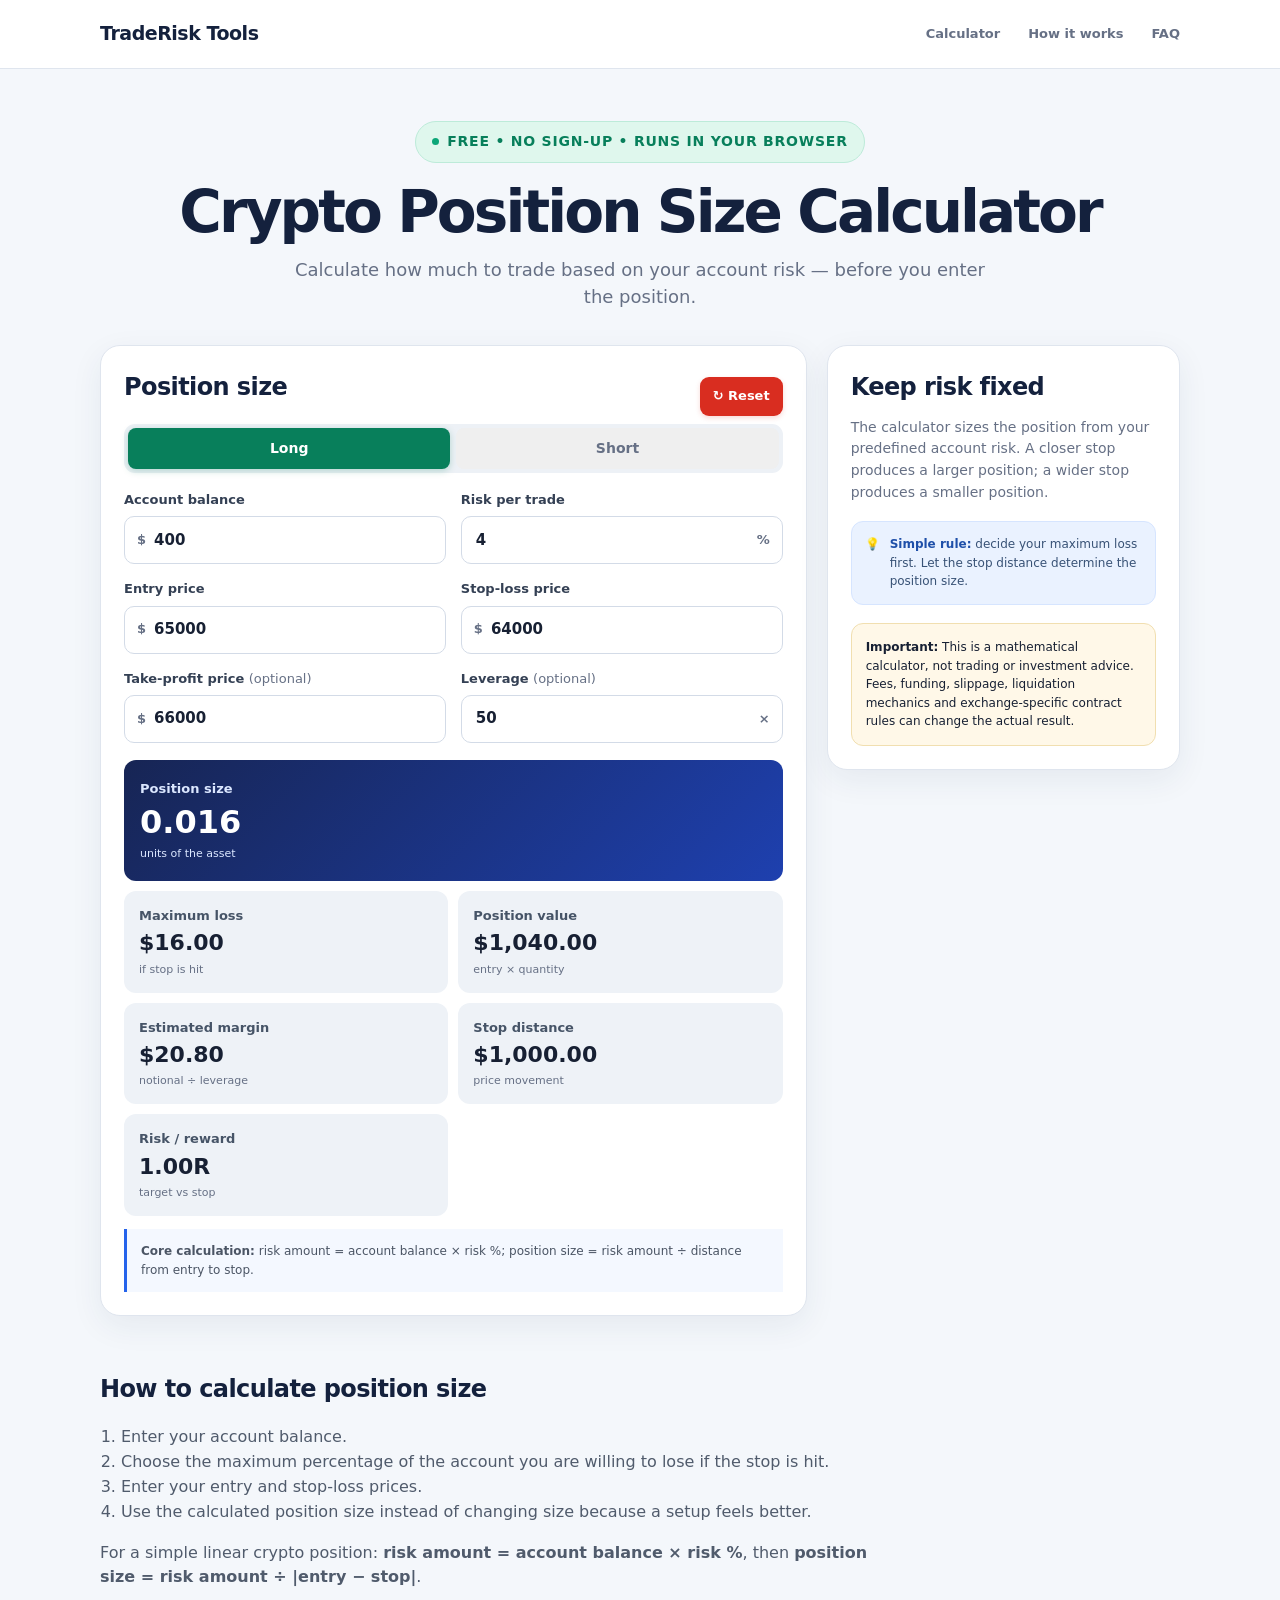
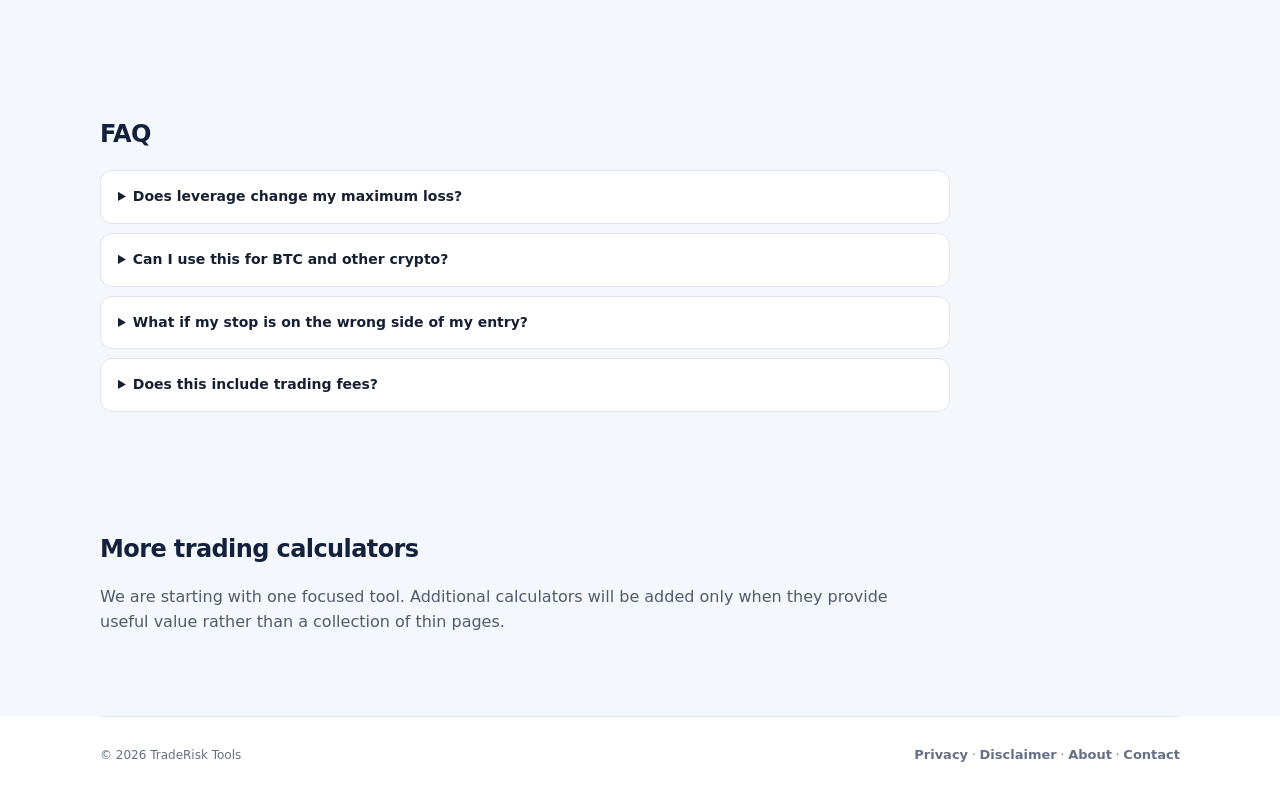
==== index.html @ 95c65748 "Add files via upload" ====
<!doctype html>
<html lang="en">
<head>
<meta charset="utf-8">
<meta name="viewport" content="width=device-width,initial-scale=1,viewport-fit=cover">
<meta name="theme-color" content="#2563eb">
<title>Crypto Position Size Calculator | TradeRisk Tools</title>
<meta name="description" content="Free crypto position size calculator. Calculate position size from account balance, risk percentage, entry price and stop loss.">
<style>
:root{--bg:#f4f7fb;--card:#fff;--text:#172033;--muted:#667085;--line:#dfe5ee;--blue:#2563eb;--blue2:#1d4ed8;--blue-soft:#eaf2ff;--green:#087f5b;--green2:#056b4c;--green-soft:#e7f7f1;--red:#c92a2a;--red2:#a61e1e;--red-soft:#fff0f0;--navy:#14213d;--warn:#fff8e8;--warn-line:#f1dfb0}
*{box-sizing:border-box}html{scroll-behavior:smooth}body{margin:0;background:var(--bg);color:var(--text);font-family:Inter,ui-sans-serif,system-ui,-apple-system,BlinkMacSystemFont,"Segoe UI",sans-serif;line-height:1.55}.wrap{width:min(1080px,calc(100% - 32px));margin:auto}
.topbar{background:#fff;border-bottom:1px solid var(--line);position:sticky;top:0;z-index:10}.nav{height:68px;display:flex;align-items:center}.brand{font-size:19px;font-weight:900;letter-spacing:-.025em;color:var(--navy);text-decoration:none}.nav nav{margin-left:auto;display:flex;gap:28px}.nav nav a,.footer a{color:var(--muted);text-decoration:none;font-size:13px;font-weight:600}.nav nav a:hover,.footer a:hover{color:var(--blue)}
.hero{padding:52px 0 34px;text-align:center}.badge{display:inline-flex;align-items:center;justify-content:center;background:#dff7ed;color:#087f5b;border:1px solid #bdebd9;border-radius:999px;padding:9px 16px;font-size:14px;font-weight:850;letter-spacing:.055em}.badge:before{content:"";width:7px;height:7px;background:#0ca678;border-radius:50%;margin-right:8px}
.hero h1{font-size:clamp(34px,4.8vw,58px);line-height:1.05;letter-spacing:-.05em;white-space:nowrap;margin:19px 0 13px;color:var(--navy)}.lead{font-size:18px;color:var(--muted);max-width:720px;margin:0 auto}
.layout{display:grid;grid-template-columns:minmax(0,2fr) minmax(275px,1fr);gap:20px;align-items:start}.card{background:var(--card);border:1px solid var(--line);border-radius:20px;box-shadow:0 10px 32px rgba(30,55,90,.07);padding:23px}.card-head{display:flex;align-items:center;justify-content:space-between}.card h2,.content h2{font-size:24px;letter-spacing:-.025em;margin:0 0 17px;color:var(--navy)}
.reset{border:0;background:#d92d20;color:#fff;border-radius:9px;padding:9px 13px;font:inherit;font-size:13px;font-weight:800;cursor:pointer;box-shadow:0 2px 5px rgba(217,45,32,.18);transition:.15s}.reset:hover{background:#b42318;transform:translateY(-1px)}.reset:active{transform:translateY(0);box-shadow:none}
.direction{display:grid;grid-template-columns:1fr 1fr;gap:6px;background:#edf1f6;padding:4px;border-radius:11px;margin-bottom:17px}.direction-btn{border:0;border-radius:8px;padding:10px;font:inherit;font-size:14px;font-weight:850;color:#667085;cursor:pointer;transition:.15s}.direction-btn.long.active{background:var(--green);color:#fff;box-shadow:0 2px 7px rgba(8,127,91,.25)}.direction-btn.long.active:hover{background:var(--green2)}.direction-btn.short.active{background:var(--red);color:#fff;box-shadow:0 2px 7px rgba(201,42,42,.22)}.direction-btn.short.active:hover{background:var(--red2)}
.fields{display:grid;grid-template-columns:1fr 1fr;gap:15px}label{font-size:13px;font-weight:800;color:#344054}.muted{font-weight:500;color:var(--muted)}.input-wrap{height:48px;display:flex;align-items:center;gap:6px;border:1px solid #d3dbe7;border-radius:10px;background:#fff;margin-top:6px;padding:0 12px;transition:.15s}.input-wrap:focus-within{border-color:#8db1f8;box-shadow:0 0 0 3px #eaf2ff}.input-wrap span{color:#667085;font-size:13px}.input-wrap input{border:0;outline:0;width:100%;min-width:0;background:transparent;color:#172033;font:inherit;font-size:15px;font-weight:600}
.error{margin-top:12px;padding:11px 13px;border:1px solid #f0caca;background:var(--red-soft);color:#9d3030;border-radius:10px;font-size:13px}
.results{display:grid;grid-template-columns:1fr 1fr;gap:10px;margin-top:17px}.result{background:#eef2f7;border-radius:12px;padding:15px;min-width:0}.result span{display:block;color:#465467;font-size:13px;font-weight:750}.result small{display:block;color:#667085;font-size:11px}.result strong{display:block;font-size:22px;line-height:1.2;margin:4px 0;color:#172033}.result.primary{grid-column:1/-1;background:linear-gradient(135deg,#172554,#1e40af);color:#fff;padding:19px 16px}.result.primary span,.result.primary small{color:#dbe7ff}.result.primary strong{font-size:32px;color:#fff}.formula{margin-top:13px;padding:13px 14px;border-left:3px solid var(--blue);background:#f4f8ff;font-size:12px;color:#4b5565}
.side h2{margin-bottom:10px}.side p{color:var(--muted);font-size:14px;margin-top:0}.tip{display:flex;gap:10px;align-items:flex-start;background:var(--blue-soft);border:1px solid #d6e5ff;border-radius:12px;padding:13px;margin:18px 0;font-size:12px;color:#385276}.tip strong{color:#1e4fa9}.warning{padding:14px;border:1px solid var(--warn-line);background:var(--warn);border-radius:12px;font-size:12px}
.content{padding:55px 0}.content p,.content li{color:#505b6c;max-width:800px}.content ol{padding-left:21px}.content details{max-width:850px;background:#fff;border:1px solid var(--line);border-radius:12px;padding:15px 17px;margin:9px 0}.content summary{cursor:pointer;font-weight:750;font-size:14px}.content details p{margin:10px 0 0;font-size:14px}.footer{border-top:1px solid var(--line);min-height:78px;display:flex;align-items:center;justify-content:space-between;color:var(--muted);font-size:12px}footer{background:#fff;margin-top:10px}
.toast{position:fixed;right:18px;bottom:18px;background:#172033;color:#fff;border-radius:10px;padding:11px 14px;font-size:13px;font-weight:700;box-shadow:0 8px 25px rgba(0,0,0,.18);opacity:0;transform:translateY(10px);pointer-events:none;transition:.2s}.toast.show{opacity:1;transform:translateY(0)}
@media(max-width:900px){.hero h1{font-size:43px}.layout{grid-template-columns:1fr}.side{order:2}}
@media(max-width:760px){.wrap{width:min(100% - 24px,570px)}.nav{height:58px}.brand{font-size:18px}.nav nav{gap:14px}.nav nav a{font-size:12px}.hero{padding:37px 0 25px}.badge{font-size:12px;padding:8px 12px}.hero h1{font-size:31px;letter-spacing:-.045em}.lead{font-size:16px;line-height:1.42}.card{padding:16px;border-radius:16px}.fields{grid-template-columns:1fr;gap:12px}.input-wrap{height:49px}.results{gap:7px}.result{padding:13px}.result span{font-size:12px}.result strong{font-size:20px}.result.primary{padding:17px 14px}.result.primary strong{font-size:28px}.content{padding:38px 0}.content h2{font-size:22px}.footer{padding:17px 0;min-height:0;display:block}.footer span{display:block;margin:5px 0}}
@media(max-width:390px){.wrap{width:calc(100% - 20px)}.nav nav a:nth-child(2){display:none}.hero h1{font-size:27px}.badge{font-size:10.5px}.card{padding:14px}.result strong{font-size:18px}}
</style>
</head>
<body>
<header class="topbar"><div class="wrap nav"><a class="brand" href="index.html">TradeRisk Tools</a><nav><a href="#calculator">Calculator</a><a href="#how">How it works</a><a href="#faq">FAQ</a></nav></div></header>
<main>
<section class="hero wrap"><div class="badge">FREE • NO SIGN-UP • RUNS IN YOUR BROWSER</div><h1>Crypto Position Size Calculator</h1><p class="lead">Calculate how much to trade based on your account risk — before you enter the position.</p></section>
<section id="calculator" class="wrap layout">
<div class="card">
<div class="card-head"><h2>Position size</h2><button id="reset" class="reset" type="button">↻ Reset</button></div>
<div class="direction"><button id="longBtn" class="direction-btn long active" type="button">Long</button><button id="shortBtn" class="direction-btn short" type="button">Short</button></div>
<div class="fields">
<label>Account balance<div class="input-wrap"><span>$</span><input id="balance" type="number" min="0" step="any" value="400" inputmode="decimal"></div></label>
<label>Risk per trade<div class="input-wrap"><input id="riskPct" type="number" min="0" step="any" value="4" inputmode="decimal"><span>%</span></div></label>
<label>Entry price<div class="input-wrap"><span>$</span><input id="entry" type="number" min="0" step="any" value="65000" inputmode="decimal"></div></label>
<label>Stop-loss price<div class="input-wrap"><span>$</span><input id="stop" type="number" min="0" step="any" value="64000" inputmode="decimal"></div></label>
<label>Take-profit price <span class="muted">(optional)</span><div class="input-wrap"><span>$</span><input id="target" type="number" min="0" step="any" value="66000" inputmode="decimal"></div></label>
<label>Leverage <span class="muted">(optional)</span><div class="input-wrap"><input id="leverage" type="number" min="1" step="any" value="50" inputmode="decimal"><span>×</span></div></label>
</div>
<div id="error" class="error" role="alert" hidden></div>
<div class="results">
<div class="result primary"><span>Position size</span><strong id="qty">—</strong><small>units of the asset</small></div>
<div class="result"><span>Maximum loss</span><strong id="riskAmt">—</strong><small>if stop is hit</small></div>
<div class="result"><span>Position value</span><strong id="notional">—</strong><small>entry × quantity</small></div>
<div class="result"><span>Estimated margin</span><strong id="margin">—</strong><small>notional ÷ leverage</small></div>
<div class="result"><span>Stop distance</span><strong id="distance">—</strong><small>price movement</small></div>
<div class="result"><span>Risk / reward</span><strong id="rr">—</strong><small>target vs stop</small></div>
</div>
<div class="formula"><strong>Core calculation:</strong> risk amount = account balance × risk %; position size = risk amount ÷ distance from entry to stop.</div>
</div>
<aside class="card side"><h2>Keep risk fixed</h2><p>The calculator sizes the position from your predefined account risk. A closer stop produces a larger position; a wider stop produces a smaller position.</p><div class="tip"><span>💡</span><div><strong>Simple rule:</strong> decide your maximum loss first. Let the stop distance determine the position size.</div></div><div class="warning"><strong>Important:</strong> This is a mathematical calculator, not trading or investment advice. Fees, funding, slippage, liquidation mechanics and exchange-specific contract rules can change the actual result.</div></aside>
</section>
<section id="how" class="wrap content"><h2>How to calculate position size</h2><ol><li>Enter your account balance.</li><li>Choose the maximum percentage of the account you are willing to lose if the stop is hit.</li><li>Enter your entry and stop-loss prices.</li><li>Use the calculated position size instead of changing size because a setup feels better.</li></ol><p>For a simple linear crypto position: <strong>risk amount = account balance × risk %</strong>, then <strong>position size = risk amount ÷ |entry − stop|</strong>.</p></section>
<section id="faq" class="wrap content"><h2>FAQ</h2><details><summary>Does leverage change my maximum loss?</summary><p>Not by itself. If the position is sized so the stop represents your chosen risk, leverage mainly changes the margin required. Real exchange mechanics can introduce liquidation, fees, funding and slippage.</p></details><details><summary>Can I use this for BTC and other crypto?</summary><p>Yes for simple linear price-based sizing where one unit of the asset gains or loses approximately the same amount as its price movement. Exchange-specific contract sizes may require a different calculation.</p></details><details><summary>What if my stop is on the wrong side of my entry?</summary><p>The calculator uses the absolute distance between entry and stop. For a long trade, the stop is normally below entry; for a short trade, it is normally above entry.</p></details><details><summary>Does this include trading fees?</summary><p>No. Fees, funding, spread and slippage are not included in the basic result.</p></details></section>
<section class="wrap content"><h2>More trading calculators</h2><p>We are starting with one focused tool. Additional calculators will be added only when they provide useful value rather than a collection of thin pages.</p></section>
</main>
<footer><div class="wrap footer"><span>© 2026 TradeRisk Tools</span><span><a href="privacy.html">Privacy</a> · <a href="disclaimer.html">Disclaimer</a> · <a href="about.html">About</a> · <a href="contact.html">Contact</a></span></div></footer>
<div id="toast" class="toast">Calculator reset.</div>
<script>
const $=id=>document.getElementById(id),money=n=>Number.isFinite(n)?"$"+n.toLocaleString(undefined,{minimumFractionDigits:2,maximumFractionDigits:2}):"—",num=n=>Number.isFinite(n)?n.toLocaleString(undefined,{maximumFractionDigits:8}):"—";let direction="long";
function setDirection(v){direction=v;$("longBtn").classList.toggle("active",v==="long");$("shortBtn").classList.toggle("active",v==="short");calculate()}
function calculate(){const b=parseFloat($("balance").value),r=parseFloat($("riskPct").value),e=parseFloat($("entry").value),s=parseFloat($("stop").value),t=parseFloat($("target").value),l=parseFloat($("leverage").value),err=$("error");err.hidden=true;err.textContent="";if(![b,r,e,s].every(Number.isFinite)||b<=0||r<=0||e<=0||s<=0){err.textContent="Enter positive values for balance, risk, entry and stop-loss.";err.hidden=false;return}if(r>=100){err.textContent="Risk per trade must be below 100%.";err.hidden=false;return}if(e===s){err.textContent="Entry and stop-loss cannot be the same price.";err.hidden=false;return}if(direction==="long"&&s>=e){err.textContent="For a long trade, stop-loss should normally be below entry.";err.hidden=false;return}if(direction==="short"&&s<=e){err.textContent="For a short trade, stop-loss should normally be above entry.";err.hidden=false;return}const risk=b*r/100,d=Math.abs(e-s),q=risk/d,n=q*e,m=Number.isFinite(l)&&l>0?n/l:NaN,rr=Number.isFinite(t)&&t>0&&t!==e?Math.abs(t-e)/d:NaN;$("qty").textContent=num(q);$("riskAmt").textContent=money(risk);$("notional").textContent=money(n);$("margin").textContent=money(m);$("distance").textContent=money(d);$("rr").textContent=Number.isFinite(rr)?rr.toFixed(2)+"R":"—"}
["balance","riskPct","entry","stop","target","leverage"].forEach(id=>$(id).addEventListener("input",calculate));$("longBtn").onclick=()=>setDirection("long");$("shortBtn").onclick=()=>setDirection("short");
$("reset").onclick=()=>{if(!confirm("Are you sure you want to reset the calculator?"))return;$("balance").value=400;$("riskPct").value=4;$("entry").value=65000;$("stop").value=64000;$("target").value=66000;$("leverage").value=50;setDirection("long");$("toast").classList.add("show");setTimeout(()=>$("toast").classList.remove("show"),1600)};calculate();
</script>
</body></html>
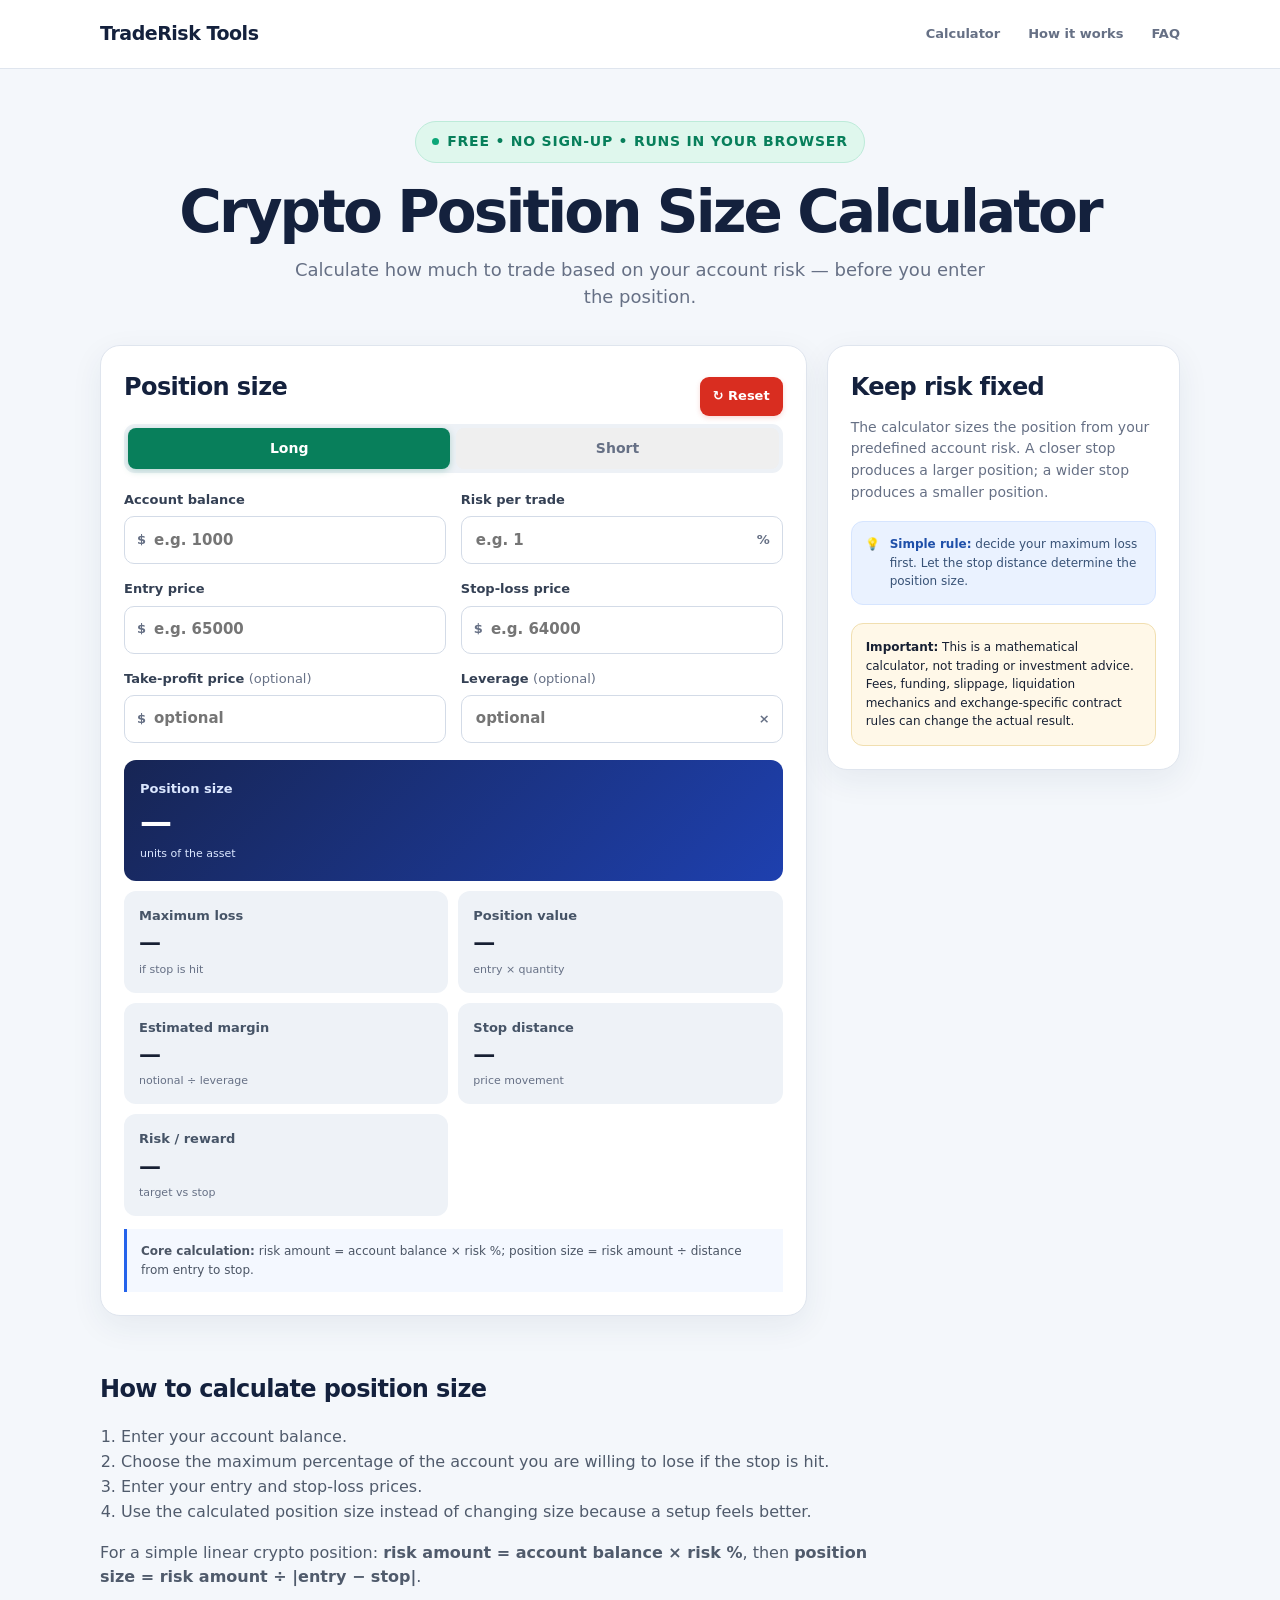
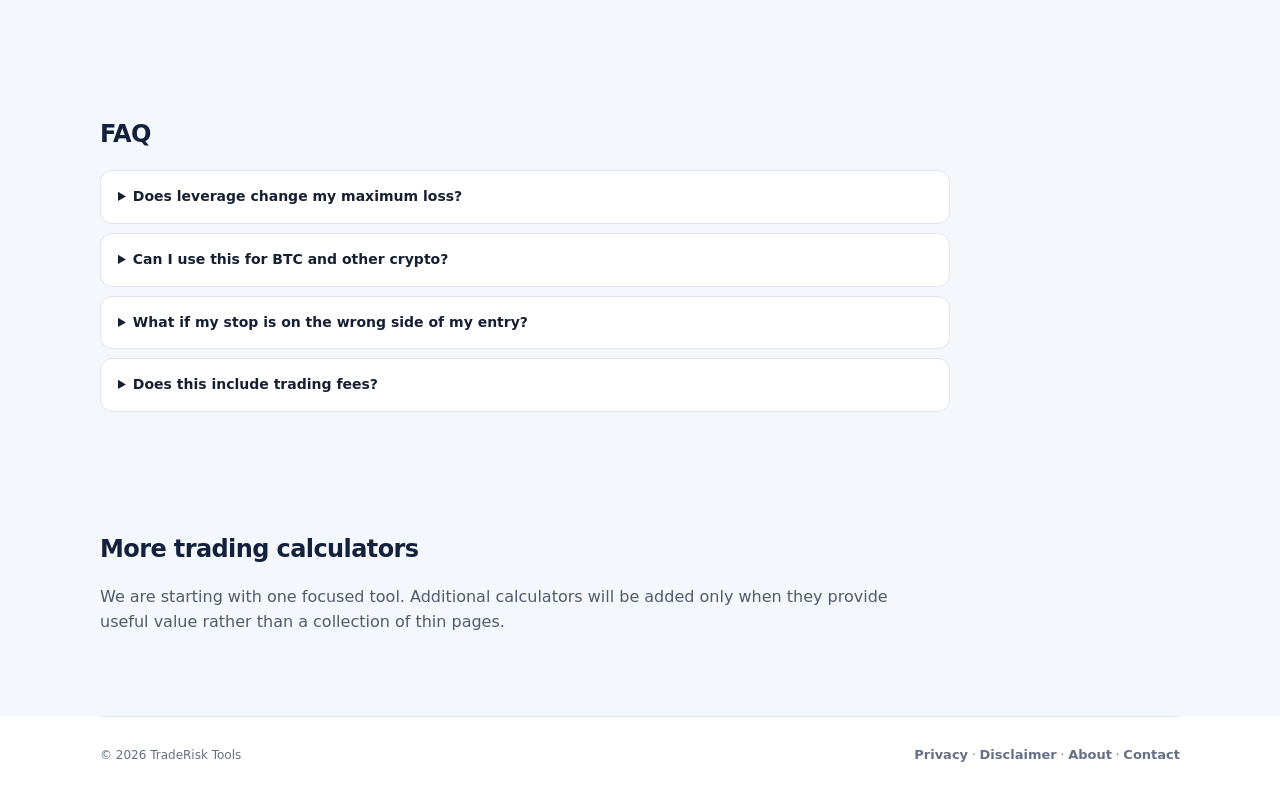
==== commit b3ea17c8: "Add files via upload" ====
--- a/index.html
+++ b/index.html
@@ -13,16 +13,16 @@
 .hero{padding:52px 0 34px;text-align:center}.badge{display:inline-flex;align-items:center;justify-content:center;background:#dff7ed;color:#087f5b;border:1px solid #bdebd9;border-radius:999px;padding:9px 16px;font-size:14px;font-weight:850;letter-spacing:.055em}.badge:before{content:"";width:7px;height:7px;background:#0ca678;border-radius:50%;margin-right:8px}
 .hero h1{font-size:clamp(34px,4.8vw,58px);line-height:1.05;letter-spacing:-.05em;white-space:nowrap;margin:19px 0 13px;color:var(--navy)}.lead{font-size:18px;color:var(--muted);max-width:720px;margin:0 auto}
 .layout{display:grid;grid-template-columns:minmax(0,2fr) minmax(275px,1fr);gap:20px;align-items:start}.card{background:var(--card);border:1px solid var(--line);border-radius:20px;box-shadow:0 10px 32px rgba(30,55,90,.07);padding:23px}.card-head{display:flex;align-items:center;justify-content:space-between}.card h2,.content h2{font-size:24px;letter-spacing:-.025em;margin:0 0 17px;color:var(--navy)}
-.reset{border:0;background:#d92d20;color:#fff;border-radius:9px;padding:9px 13px;font:inherit;font-size:13px;font-weight:800;cursor:pointer;box-shadow:0 2px 5px rgba(217,45,32,.18);transition:.15s}.reset:hover{background:#b42318;transform:translateY(-1px)}.reset:active{transform:translateY(0);box-shadow:none}
+.reset{border:0;background:#d92d20;color:#fff;border-radius:9px;padding:9px 13px;font:inherit;font-size:13px;font-weight:800;cursor:pointer;box-shadow:0 2px 5px rgba(217,45,32,.18);transition:.15s}.reset:hover{background:#b42318;transform:translateY(-1px)}.reset:active{transform:translateY(0);box-shadow:none}.reset-row{display:flex;align-items:center;gap:9px}.reset-status{font-size:12px;font-weight:750;color:#087f5b;background:#e7f7f1;border:1px solid #bdebd9;border-radius:8px;padding:6px 9px;opacity:0;transform:translateX(4px);transition:.18s}.reset-status.show{opacity:1;transform:translateX(0)}
 .direction{display:grid;grid-template-columns:1fr 1fr;gap:6px;background:#edf1f6;padding:4px;border-radius:11px;margin-bottom:17px}.direction-btn{border:0;border-radius:8px;padding:10px;font:inherit;font-size:14px;font-weight:850;color:#667085;cursor:pointer;transition:.15s}.direction-btn.long.active{background:var(--green);color:#fff;box-shadow:0 2px 7px rgba(8,127,91,.25)}.direction-btn.long.active:hover{background:var(--green2)}.direction-btn.short.active{background:var(--red);color:#fff;box-shadow:0 2px 7px rgba(201,42,42,.22)}.direction-btn.short.active:hover{background:var(--red2)}
 .fields{display:grid;grid-template-columns:1fr 1fr;gap:15px}label{font-size:13px;font-weight:800;color:#344054}.muted{font-weight:500;color:var(--muted)}.input-wrap{height:48px;display:flex;align-items:center;gap:6px;border:1px solid #d3dbe7;border-radius:10px;background:#fff;margin-top:6px;padding:0 12px;transition:.15s}.input-wrap:focus-within{border-color:#8db1f8;box-shadow:0 0 0 3px #eaf2ff}.input-wrap span{color:#667085;font-size:13px}.input-wrap input{border:0;outline:0;width:100%;min-width:0;background:transparent;color:#172033;font:inherit;font-size:15px;font-weight:600}
 .error{margin-top:12px;padding:11px 13px;border:1px solid #f0caca;background:var(--red-soft);color:#9d3030;border-radius:10px;font-size:13px}
 .results{display:grid;grid-template-columns:1fr 1fr;gap:10px;margin-top:17px}.result{background:#eef2f7;border-radius:12px;padding:15px;min-width:0}.result span{display:block;color:#465467;font-size:13px;font-weight:750}.result small{display:block;color:#667085;font-size:11px}.result strong{display:block;font-size:22px;line-height:1.2;margin:4px 0;color:#172033}.result.primary{grid-column:1/-1;background:linear-gradient(135deg,#172554,#1e40af);color:#fff;padding:19px 16px}.result.primary span,.result.primary small{color:#dbe7ff}.result.primary strong{font-size:32px;color:#fff}.formula{margin-top:13px;padding:13px 14px;border-left:3px solid var(--blue);background:#f4f8ff;font-size:12px;color:#4b5565}
 .side h2{margin-bottom:10px}.side p{color:var(--muted);font-size:14px;margin-top:0}.tip{display:flex;gap:10px;align-items:flex-start;background:var(--blue-soft);border:1px solid #d6e5ff;border-radius:12px;padding:13px;margin:18px 0;font-size:12px;color:#385276}.tip strong{color:#1e4fa9}.warning{padding:14px;border:1px solid var(--warn-line);background:var(--warn);border-radius:12px;font-size:12px}
 .content{padding:55px 0}.content p,.content li{color:#505b6c;max-width:800px}.content ol{padding-left:21px}.content details{max-width:850px;background:#fff;border:1px solid var(--line);border-radius:12px;padding:15px 17px;margin:9px 0}.content summary{cursor:pointer;font-weight:750;font-size:14px}.content details p{margin:10px 0 0;font-size:14px}.footer{border-top:1px solid var(--line);min-height:78px;display:flex;align-items:center;justify-content:space-between;color:var(--muted);font-size:12px}footer{background:#fff;margin-top:10px}
-.toast{position:fixed;right:18px;bottom:18px;background:#172033;color:#fff;border-radius:10px;padding:11px 14px;font-size:13px;font-weight:700;box-shadow:0 8px 25px rgba(0,0,0,.18);opacity:0;transform:translateY(10px);pointer-events:none;transition:.2s}.toast.show{opacity:1;transform:translateY(0)}
+
 @media(max-width:900px){.hero h1{font-size:43px}.layout{grid-template-columns:1fr}.side{order:2}}
-@media(max-width:760px){.wrap{width:min(100% - 24px,570px)}.nav{height:58px}.brand{font-size:18px}.nav nav{gap:14px}.nav nav a{font-size:12px}.hero{padding:37px 0 25px}.badge{font-size:12px;padding:8px 12px}.hero h1{font-size:31px;letter-spacing:-.045em}.lead{font-size:16px;line-height:1.42}.card{padding:16px;border-radius:16px}.fields{grid-template-columns:1fr;gap:12px}.input-wrap{height:49px}.results{gap:7px}.result{padding:13px}.result span{font-size:12px}.result strong{font-size:20px}.result.primary{padding:17px 14px}.result.primary strong{font-size:28px}.content{padding:38px 0}.content h2{font-size:22px}.footer{padding:17px 0;min-height:0;display:block}.footer span{display:block;margin:5px 0}}
+@media(max-width:760px){.wrap{width:min(100% - 24px,570px)}.nav{height:58px}.brand{font-size:18px}.nav nav{gap:14px}.nav nav a{font-size:12px}.hero{padding:37px 0 25px}.badge{font-size:12px;padding:8px 12px}.hero h1{font-size:31px;letter-spacing:-.045em}.lead{font-size:16px;line-height:1.42}.card{padding:16px;border-radius:16px}.fields{grid-template-columns:1fr;gap:12px}.input-wrap{height:49px}.results{gap:7px}.result{padding:13px}.result span{font-size:12px}.result strong{font-size:20px}.result.primary{padding:17px 14px}.result.primary strong{font-size:28px}.content{padding:38px 0}.content h2{font-size:22px}.footer{padding:17px 0;min-height:0;display:block}.footer span{display:block;margin:5px 0}.reset-row{gap:6px}.reset-status{font-size:11px;padding:5px 7px}}
 @media(max-width:390px){.wrap{width:calc(100% - 20px)}.nav nav a:nth-child(2){display:none}.hero h1{font-size:27px}.badge{font-size:10.5px}.card{padding:14px}.result strong{font-size:18px}}
 </style>
 </head>
@@ -32,15 +32,15 @@
 <section class="hero wrap"><div class="badge">FREE • NO SIGN-UP • RUNS IN YOUR BROWSER</div><h1>Crypto Position Size Calculator</h1><p class="lead">Calculate how much to trade based on your account risk — before you enter the position.</p></section>
 <section id="calculator" class="wrap layout">
 <div class="card">
-<div class="card-head"><h2>Position size</h2><button id="reset" class="reset" type="button">↻ Reset</button></div>
+<div class="card-head"><h2>Position size</h2><div class="reset-row"><span id="resetStatus" class="reset-status" aria-live="polite">Calculator reset.</span><button id="reset" class="reset" type="button">↻ Reset</button></div></div>
 <div class="direction"><button id="longBtn" class="direction-btn long active" type="button">Long</button><button id="shortBtn" class="direction-btn short" type="button">Short</button></div>
 <div class="fields">
-<label>Account balance<div class="input-wrap"><span>$</span><input id="balance" type="number" min="0" step="any" value="400" inputmode="decimal"></div></label>
-<label>Risk per trade<div class="input-wrap"><input id="riskPct" type="number" min="0" step="any" value="4" inputmode="decimal"><span>%</span></div></label>
-<label>Entry price<div class="input-wrap"><span>$</span><input id="entry" type="number" min="0" step="any" value="65000" inputmode="decimal"></div></label>
-<label>Stop-loss price<div class="input-wrap"><span>$</span><input id="stop" type="number" min="0" step="any" value="64000" inputmode="decimal"></div></label>
-<label>Take-profit price <span class="muted">(optional)</span><div class="input-wrap"><span>$</span><input id="target" type="number" min="0" step="any" value="66000" inputmode="decimal"></div></label>
-<label>Leverage <span class="muted">(optional)</span><div class="input-wrap"><input id="leverage" type="number" min="1" step="any" value="50" inputmode="decimal"><span>×</span></div></label>
+<label>Account balance<div class="input-wrap"><span>$</span><input id="balance" type="number" min="0" step="any" value="" placeholder="e.g. 1000" inputmode="decimal"></div></label>
+<label>Risk per trade<div class="input-wrap"><input id="riskPct" type="number" min="0" step="any" value="" placeholder="e.g. 1" inputmode="decimal"><span>%</span></div></label>
+<label>Entry price<div class="input-wrap"><span>$</span><input id="entry" type="number" min="0" step="any" value="" placeholder="e.g. 65000" inputmode="decimal"></div></label>
+<label>Stop-loss price<div class="input-wrap"><span>$</span><input id="stop" type="number" min="0" step="any" value="" placeholder="e.g. 64000" inputmode="decimal"></div></label>
+<label>Take-profit price <span class="muted">(optional)</span><div class="input-wrap"><span>$</span><input id="target" type="number" min="0" step="any" value="" placeholder="optional" inputmode="decimal"></div></label>
+<label>Leverage <span class="muted">(optional)</span><div class="input-wrap"><input id="leverage" type="number" min="1" step="any" value="" placeholder="optional" inputmode="decimal"><span>×</span></div></label>
 </div>
 <div id="error" class="error" role="alert" hidden></div>
 <div class="results">
@@ -60,12 +60,27 @@
 <section class="wrap content"><h2>More trading calculators</h2><p>We are starting with one focused tool. Additional calculators will be added only when they provide useful value rather than a collection of thin pages.</p></section>
 </main>
 <footer><div class="wrap footer"><span>© 2026 TradeRisk Tools</span><span><a href="privacy.html">Privacy</a> · <a href="disclaimer.html">Disclaimer</a> · <a href="about.html">About</a> · <a href="contact.html">Contact</a></span></div></footer>
-<div id="toast" class="toast">Calculator reset.</div>
+
 <script>
 const $=id=>document.getElementById(id),money=n=>Number.isFinite(n)?"$"+n.toLocaleString(undefined,{minimumFractionDigits:2,maximumFractionDigits:2}):"—",num=n=>Number.isFinite(n)?n.toLocaleString(undefined,{maximumFractionDigits:8}):"—";let direction="long";
 function setDirection(v){direction=v;$("longBtn").classList.toggle("active",v==="long");$("shortBtn").classList.toggle("active",v==="short");calculate()}
-function calculate(){const b=parseFloat($("balance").value),r=parseFloat($("riskPct").value),e=parseFloat($("entry").value),s=parseFloat($("stop").value),t=parseFloat($("target").value),l=parseFloat($("leverage").value),err=$("error");err.hidden=true;err.textContent="";if(![b,r,e,s].every(Number.isFinite)||b<=0||r<=0||e<=0||s<=0){err.textContent="Enter positive values for balance, risk, entry and stop-loss.";err.hidden=false;return}if(r>=100){err.textContent="Risk per trade must be below 100%.";err.hidden=false;return}if(e===s){err.textContent="Entry and stop-loss cannot be the same price.";err.hidden=false;return}if(direction==="long"&&s>=e){err.textContent="For a long trade, stop-loss should normally be below entry.";err.hidden=false;return}if(direction==="short"&&s<=e){err.textContent="For a short trade, stop-loss should normally be above entry.";err.hidden=false;return}const risk=b*r/100,d=Math.abs(e-s),q=risk/d,n=q*e,m=Number.isFinite(l)&&l>0?n/l:NaN,rr=Number.isFinite(t)&&t>0&&t!==e?Math.abs(t-e)/d:NaN;$("qty").textContent=num(q);$("riskAmt").textContent=money(risk);$("notional").textContent=money(n);$("margin").textContent=money(m);$("distance").textContent=money(d);$("rr").textContent=Number.isFinite(rr)?rr.toFixed(2)+"R":"—"}
+function calculate(){const b=parseFloat($("balance").value),r=parseFloat($("riskPct").value),e=parseFloat($("entry").value),s=parseFloat($("stop").value),t=parseFloat($("target").value),l=parseFloat($("leverage").value),err=$("error");
+err.hidden=true;err.textContent="";
+$("qty").textContent="—";$("riskAmt").textContent="—";$("notional").textContent="—";$("margin").textContent="—";$("distance").textContent="—";$("rr").textContent="—";
+const anyRequired=["balance","riskPct","entry","stop"].some(id=>$(id).value.trim()!=="");
+if(!anyRequired)return;
+if(![b,r,e,s].every(Number.isFinite)||b<=0||r<=0||e<=0||s<=0){err.textContent="Enter positive values for balance, risk, entry and stop-loss.";err.hidden=false;return}
+if(r>=100){err.textContent="Risk per trade must be below 100%.";err.hidden=false;return}
+if(e===s){err.textContent="Entry and stop-loss cannot be the same price.";err.hidden=false;return}
+if(direction==="long"&&s>=e){err.textContent="For a long trade, stop-loss should normally be below entry.";err.hidden=false;return}
+if(direction==="short"&&s<=e){err.textContent="For a short trade, stop-loss should normally be above entry.";err.hidden=false;return}
+const risk=b*r/100,d=Math.abs(e-s),q=risk/d,n=q*e,m=Number.isFinite(l)&&l>0?n/l:NaN,rr=Number.isFinite(t)&&t>0&&t!==e?Math.abs(t-e)/d:NaN;
+$("qty").textContent=num(q);$("riskAmt").textContent=money(risk);$("notional").textContent=money(n);$("margin").textContent=money(m);$("distance").textContent=money(d);$("rr").textContent=Number.isFinite(rr)?rr.toFixed(2)+"R":"—"}
 ["balance","riskPct","entry","stop","target","leverage"].forEach(id=>$(id).addEventListener("input",calculate));$("longBtn").onclick=()=>setDirection("long");$("shortBtn").onclick=()=>setDirection("short");
-$("reset").onclick=()=>{if(!confirm("Are you sure you want to reset the calculator?"))return;$("balance").value=400;$("riskPct").value=4;$("entry").value=65000;$("stop").value=64000;$("target").value=66000;$("leverage").value=50;setDirection("long");$("toast").classList.add("show");setTimeout(()=>$("toast").classList.remove("show"),1600)};calculate();
+$("reset").onclick=()=>{if(!confirm("Are you sure you want to reset the calculator?"))return;
+["balance","riskPct","entry","stop","target","leverage"].forEach(id=>$(id).value="");
+setDirection("long");
+$("resetStatus").classList.add("show");
+setTimeout(()=>$("resetStatus").classList.remove("show"),1800)};calculate();
 </script>
 </body></html>
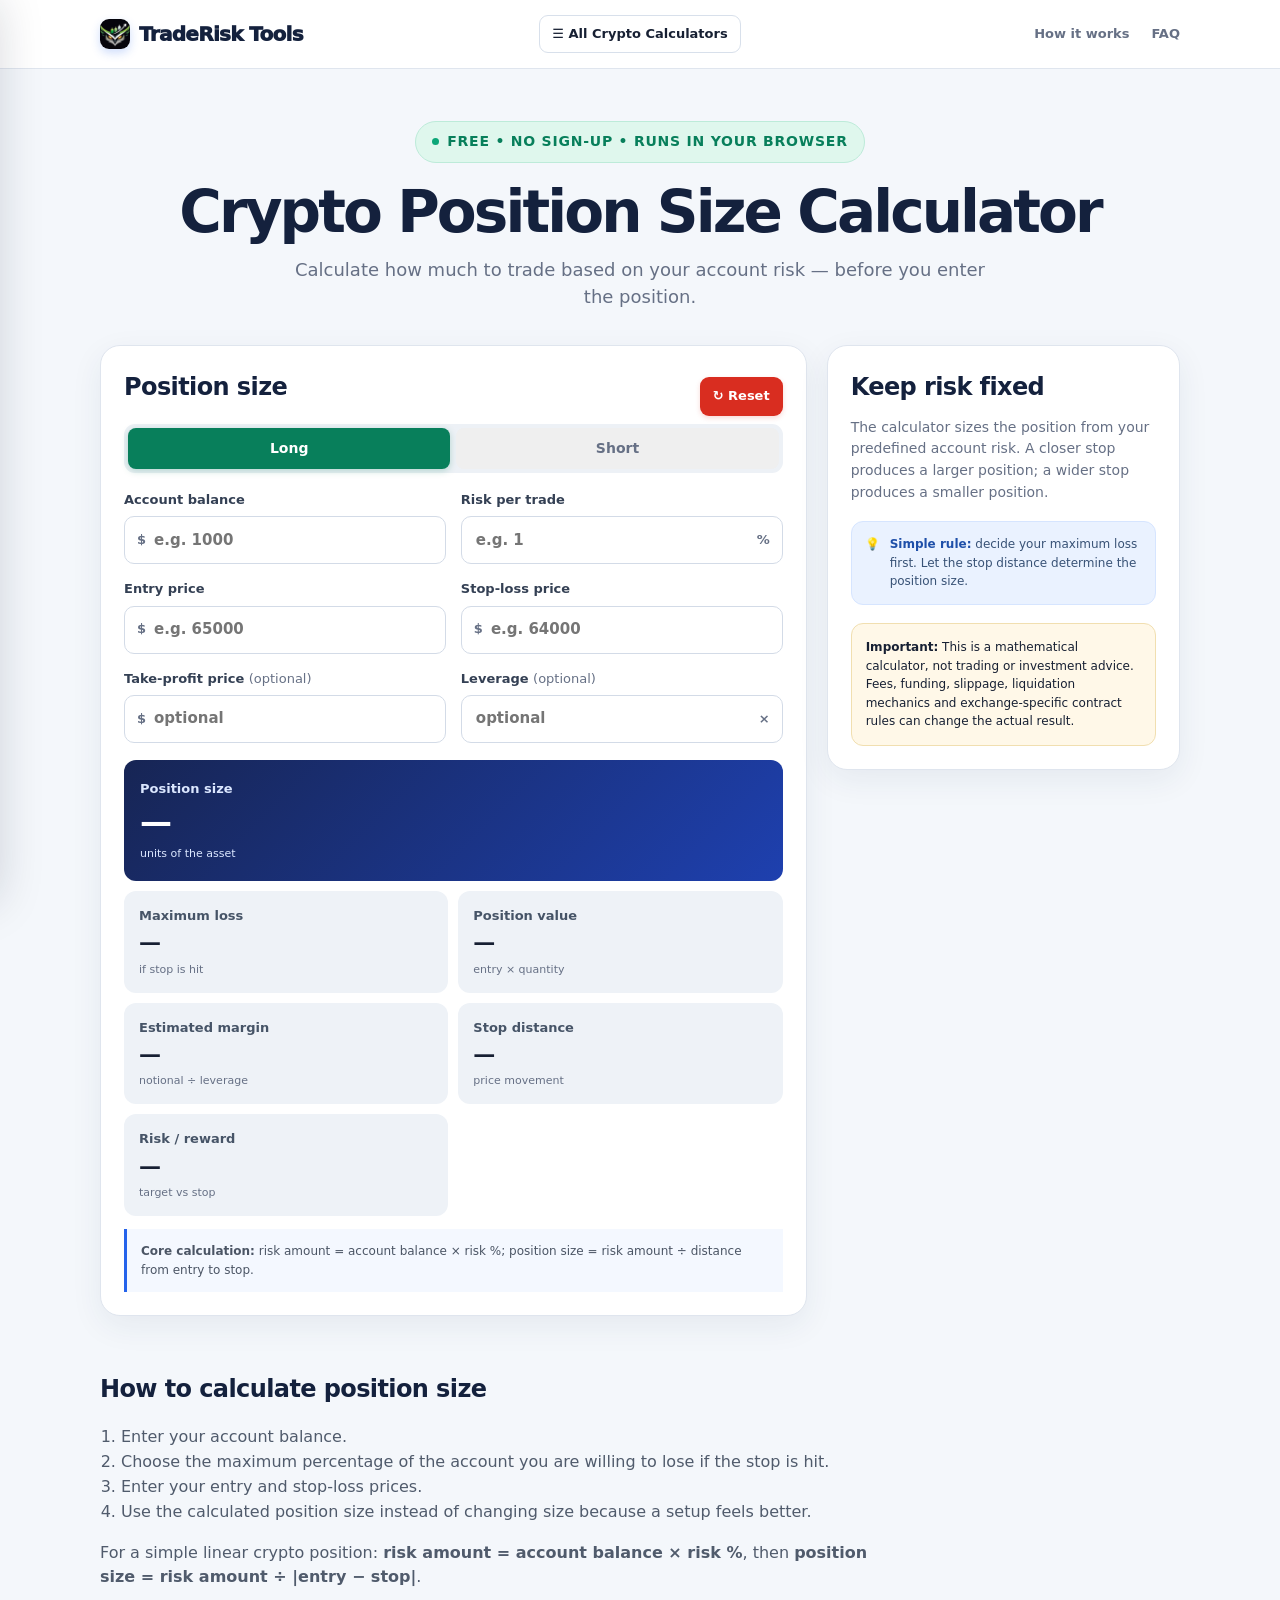
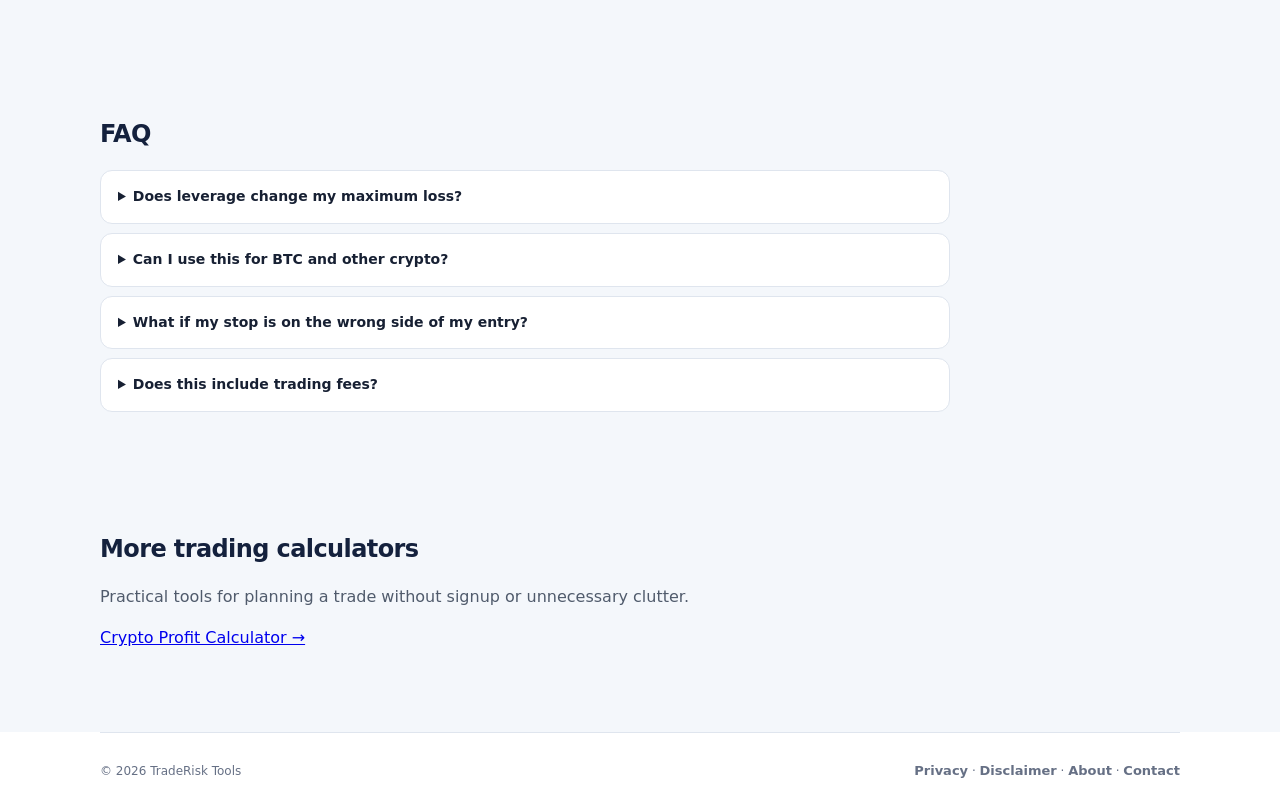
==== commit 9fbc278b: "Add files via upload" ====
--- a/index.html
+++ b/index.html
@@ -3,7 +3,8 @@
 <head>
 <meta charset="utf-8">
 <meta name="viewport" content="width=device-width,initial-scale=1,viewport-fit=cover">
-<meta name="theme-color" content="#2563eb">
+<meta name="theme-color" content="#111827">
+<link rel="icon" type="image/png" href="favicon.png">
 <title>Crypto Position Size Calculator | TradeRisk Tools</title>
 <meta name="description" content="Free crypto position size calculator. Calculate position size from account balance, risk percentage, entry price and stop loss.">
 <style>
@@ -24,10 +25,134 @@
 @media(max-width:900px){.hero h1{font-size:43px}.layout{grid-template-columns:1fr}.side{order:2}}
 @media(max-width:760px){.wrap{width:min(100% - 24px,570px)}.nav{height:58px}.brand{font-size:18px}.nav nav{gap:14px}.nav nav a{font-size:12px}.hero{padding:37px 0 25px}.badge{font-size:12px;padding:8px 12px}.hero h1{font-size:31px;letter-spacing:-.045em}.lead{font-size:16px;line-height:1.42}.card{padding:16px;border-radius:16px}.fields{grid-template-columns:1fr;gap:12px}.input-wrap{height:49px}.results{gap:7px}.result{padding:13px}.result span{font-size:12px}.result strong{font-size:20px}.result.primary{padding:17px 14px}.result.primary strong{font-size:28px}.content{padding:38px 0}.content h2{font-size:22px}.footer{padding:17px 0;min-height:0;display:block}.footer span{display:block;margin:5px 0}.reset-row{gap:6px}.reset-status{font-size:11px;padding:5px 7px}}
 @media(max-width:390px){.wrap{width:calc(100% - 20px)}.nav nav a:nth-child(2){display:none}.hero h1{font-size:27px}.badge{font-size:10.5px}.card{padding:14px}.result strong{font-size:18px}}
+
+
+
+/* All Crypto Calculators left navigation */
+.calc-menu-btn{border:1px solid #d8e0eb;background:#fff;color:#172033;border-radius:9px;padding:8px 12px;font:inherit;font-size:13px;font-weight:800;cursor:pointer;white-space:nowrap}
+.calc-menu-btn:hover{background:#f5f8fc;border-color:#b9c7da}
+.drawer-backdrop{position:fixed;inset:0;background:rgba(15,23,42,.35);z-index:40;opacity:0;visibility:hidden;transition:.18s}
+.drawer-backdrop.open{opacity:1;visibility:visible}
+.calc-drawer{position:fixed;top:0;left:0;height:100dvh;width:min(390px,92vw);background:#fff;z-index:50;box-shadow:16px 0 45px rgba(15,23,42,.18);transform:translateX(-105%);transition:.22s ease;display:flex;flex-direction:column}
+.calc-drawer.open{transform:translateX(0)}
+.drawer-head{display:flex;align-items:center;justify-content:space-between;padding:20px 20px 16px;border-bottom:1px solid #e5eaf1}
+.drawer-title{margin:0;color:#172554;font-size:20px;letter-spacing:-.025em}
+.drawer-close{width:36px;height:36px;border:1px solid #d8e0eb;background:#fff;border-radius:9px;font-size:20px;line-height:1;cursor:pointer;color:#475467}
+.drawer-list{padding:12px;overflow:auto}
+.drawer-item{display:flex;gap:13px;align-items:center;text-decoration:none;color:#172033;border:1px solid transparent;border-radius:13px;padding:13px 12px;margin:4px 0}
+.drawer-item:hover{background:#f5f8fc;border-color:#e0e7f0}
+.drawer-item.current{background:#eef4ff;border-color:#d6e5ff}
+.drawer-icon{width:36px;height:36px;border-radius:10px;background:#eaf2ff;display:grid;place-items:center;font-size:18px;flex:0 0 auto}
+.drawer-item strong{display:block;font-size:14px}.drawer-item small{display:block;color:#667085;font-size:11px;margin-top:2px}.drawer-current{font-size:10px;font-weight:850;color:#2563eb;text-transform:uppercase;letter-spacing:.06em;margin-left:auto}
+@media(max-width:760px){.nav nav a{display:none}.calc-menu-btn{padding:8px 10px}.calc-drawer{width:min(370px,94vw)}}
+
+
+
+
+
+
+/* Header v12: brand left, calculator control centered, utility nav right */
+.topbar .nav{
+  position:relative;
+  display:grid;
+  grid-template-columns:1fr auto 1fr;
+  align-items:center;
+  height:68px;
+}
+.topbar .brand{
+  position:static;
+  transform:none;
+  grid-column:1;
+  justify-self:start;
+  display:flex;
+  align-items:center;
+  gap:9px;
+  margin:0;
+  white-space:nowrap;
+  font-size:20px;
+  font-weight:950;
+  letter-spacing:-.035em;
+}
+.brand-logo{
+  width:30px;
+  height:30px;
+  border-radius:9px;
+  display:grid;
+  place-items:center;
+  background:linear-gradient(135deg,#172554,#2563eb);
+  color:#fff;
+  box-shadow:0 4px 10px rgba(37,99,235,.22);
+  flex:0 0 auto;
+  font-size:16px;
+}
+.topbar .nav > nav:first-child{
+  grid-column:2;
+  justify-self:center;
+  margin:0;
+  display:flex;
+  align-items:center;
+}
+.topbar .nav > nav:last-child{
+  grid-column:3;
+  justify-self:end;
+  margin:0;
+  display:flex;
+  align-items:center;
+  gap:22px;
+}
+.topbar .nav > nav:last-child a{
+  color:var(--muted);
+  text-decoration:none;
+  font-size:13px;
+  font-weight:650;
+}
+.topbar .nav > nav:last-child a:hover{color:var(--blue)}
+@media(max-width:760px){
+  .topbar .nav{height:58px;grid-template-columns:1fr auto}
+  .topbar .brand{font-size:17px;gap:7px}
+  .brand-logo{width:27px;height:27px;border-radius:8px}
+  .topbar .nav > nav:first-of-type{grid-column:2;justify-self:end}
+  .calc-menu-btn{font-size:0;padding:8px 10px;min-width:40px;line-height:1}
+  .calc-menu-btn span:first-child{font-size:19px}
+  .calc-menu-label{display:none}
+  .topbar .nav > nav:last-child{display:none}
+}
+@media(max-width:390px){
+  .topbar .brand{font-size:15px}
+  .brand-logo{width:25px;height:25px}
+  .calc-menu-btn{font-size:10px;padding:7px 8px}
+}
+
 </style>
 </head>
 <body>
-<header class="topbar"><div class="wrap nav"><a class="brand" href="index.html">TradeRisk Tools</a><nav><a href="#calculator">Calculator</a><a href="#how">How it works</a><a href="#faq">FAQ</a></nav></div></header>
+<header class="topbar"><div class="wrap nav">
+  <a class="brand" href="index.html" aria-label="TradeRisk Tools home">
+    <img class="brand-logo" src="brand-logo.png" width="30" height="30" alt="">
+    <span>TradeRisk Tools</span>
+  </a>
+  <nav>
+    <button id="calcMenuBtn" class="calc-menu-btn" type="button" aria-label="Open all crypto calculators"><span aria-hidden="true">☰</span><span class="calc-menu-label"> All Crypto Calculators</span></button>
+  </nav>
+  <nav>
+    <a href="#how">How it works</a>
+    <a href="#faq">FAQ</a>
+  </nav>
+</div></header>
+<div id="drawerBackdrop" class="drawer-backdrop" aria-hidden="true"></div>
+<aside id="calcDrawer" class="calc-drawer" aria-hidden="true" aria-label="All Crypto Calculators">
+<div class="drawer-head"><h2 class="drawer-title">All Crypto Calculators</h2><button id="drawerClose" class="drawer-close" type="button" aria-label="Close calculator menu">×</button></div>
+<nav class="drawer-list" aria-label="All Crypto Calculators">
+<a class="drawer-item current" href="index.html"><span class="drawer-icon">🧮</span><span><strong>Position Size Calculator</strong><small>Size your trade from account risk</small></span><span class="drawer-current">Current</span></a>
+<a class="drawer-item" href="crypto-profit-calculator.html"><span class="drawer-icon">📈</span><span><strong>Profit Calculator</strong><small>Calculate PnL, ROI and trading fees</small></span></a>
+<a class="drawer-item" href="#coming-soon"><span class="drawer-icon">⚖️</span><span><strong>Risk/Reward Calculator</strong><small>Compare potential risk and reward</small></span></a>
+<a class="drawer-item" href="#coming-soon"><span class="drawer-icon">🔥</span><span><strong>Liquidation Calculator</strong><small>Estimate liquidation price</small></span></a>
+<a class="drawer-item" href="#coming-soon"><span class="drawer-icon">💰</span><span><strong>Funding Calculator</strong><small>Estimate perpetual funding costs</small></span></a>
+</nav></aside>
+
+
+
+
 <main>
 <section class="hero wrap"><div class="badge">FREE • NO SIGN-UP • RUNS IN YOUR BROWSER</div><h1>Crypto Position Size Calculator</h1><p class="lead">Calculate how much to trade based on your account risk — before you enter the position.</p></section>
 <section id="calculator" class="wrap layout">
@@ -57,7 +182,7 @@
 </section>
 <section id="how" class="wrap content"><h2>How to calculate position size</h2><ol><li>Enter your account balance.</li><li>Choose the maximum percentage of the account you are willing to lose if the stop is hit.</li><li>Enter your entry and stop-loss prices.</li><li>Use the calculated position size instead of changing size because a setup feels better.</li></ol><p>For a simple linear crypto position: <strong>risk amount = account balance × risk %</strong>, then <strong>position size = risk amount ÷ |entry − stop|</strong>.</p></section>
 <section id="faq" class="wrap content"><h2>FAQ</h2><details><summary>Does leverage change my maximum loss?</summary><p>Not by itself. If the position is sized so the stop represents your chosen risk, leverage mainly changes the margin required. Real exchange mechanics can introduce liquidation, fees, funding and slippage.</p></details><details><summary>Can I use this for BTC and other crypto?</summary><p>Yes for simple linear price-based sizing where one unit of the asset gains or loses approximately the same amount as its price movement. Exchange-specific contract sizes may require a different calculation.</p></details><details><summary>What if my stop is on the wrong side of my entry?</summary><p>The calculator uses the absolute distance between entry and stop. For a long trade, the stop is normally below entry; for a short trade, it is normally above entry.</p></details><details><summary>Does this include trading fees?</summary><p>No. Fees, funding, spread and slippage are not included in the basic result.</p></details></section>
-<section class="wrap content"><h2>More trading calculators</h2><p>We are starting with one focused tool. Additional calculators will be added only when they provide useful value rather than a collection of thin pages.</p></section>
+<section id="coming-soon" class="wrap content"><h2>More trading calculators</h2><p>Practical tools for planning a trade without signup or unnecessary clutter.</p><p><a class="tool-link" href="crypto-profit-calculator.html">Crypto Profit Calculator →</a></p></section>
 </main>
 <footer><div class="wrap footer"><span>© 2026 TradeRisk Tools</span><span><a href="privacy.html">Privacy</a> · <a href="disclaimer.html">Disclaimer</a> · <a href="about.html">About</a> · <a href="contact.html">Contact</a></span></div></footer>
 
@@ -83,4 +208,28 @@
 $("resetStatus").classList.add("show");
 setTimeout(()=>$("resetStatus").classList.remove("show"),1800)};calculate();
 </script>
+
+
+
+
+<script>
+(function(){
+  const menu=document.getElementById('calcMenuBtn'),drawer=document.getElementById('calcDrawer'),
+        backdrop=document.getElementById('drawerBackdrop'),close=document.getElementById('drawerClose');
+  if(!menu||!drawer||!backdrop||!close)return;
+  function setOpen(open){
+    drawer.classList.toggle('open',open);
+    backdrop.classList.toggle('open',open);
+    drawer.setAttribute('aria-hidden',String(!open));
+    backdrop.setAttribute('aria-hidden',String(!open));
+    document.body.style.overflow=open?'hidden':'';
+    if(open) close.focus(); else menu.focus();
+  }
+  menu.addEventListener('click',()=>setOpen(true));
+  close.addEventListener('click',()=>setOpen(false));
+  backdrop.addEventListener('click',()=>setOpen(false));
+  document.addEventListener('keydown',e=>{if(e.key==='Escape'&&drawer.classList.contains('open'))setOpen(false)});
+})();
+</script>
+
 </body></html>
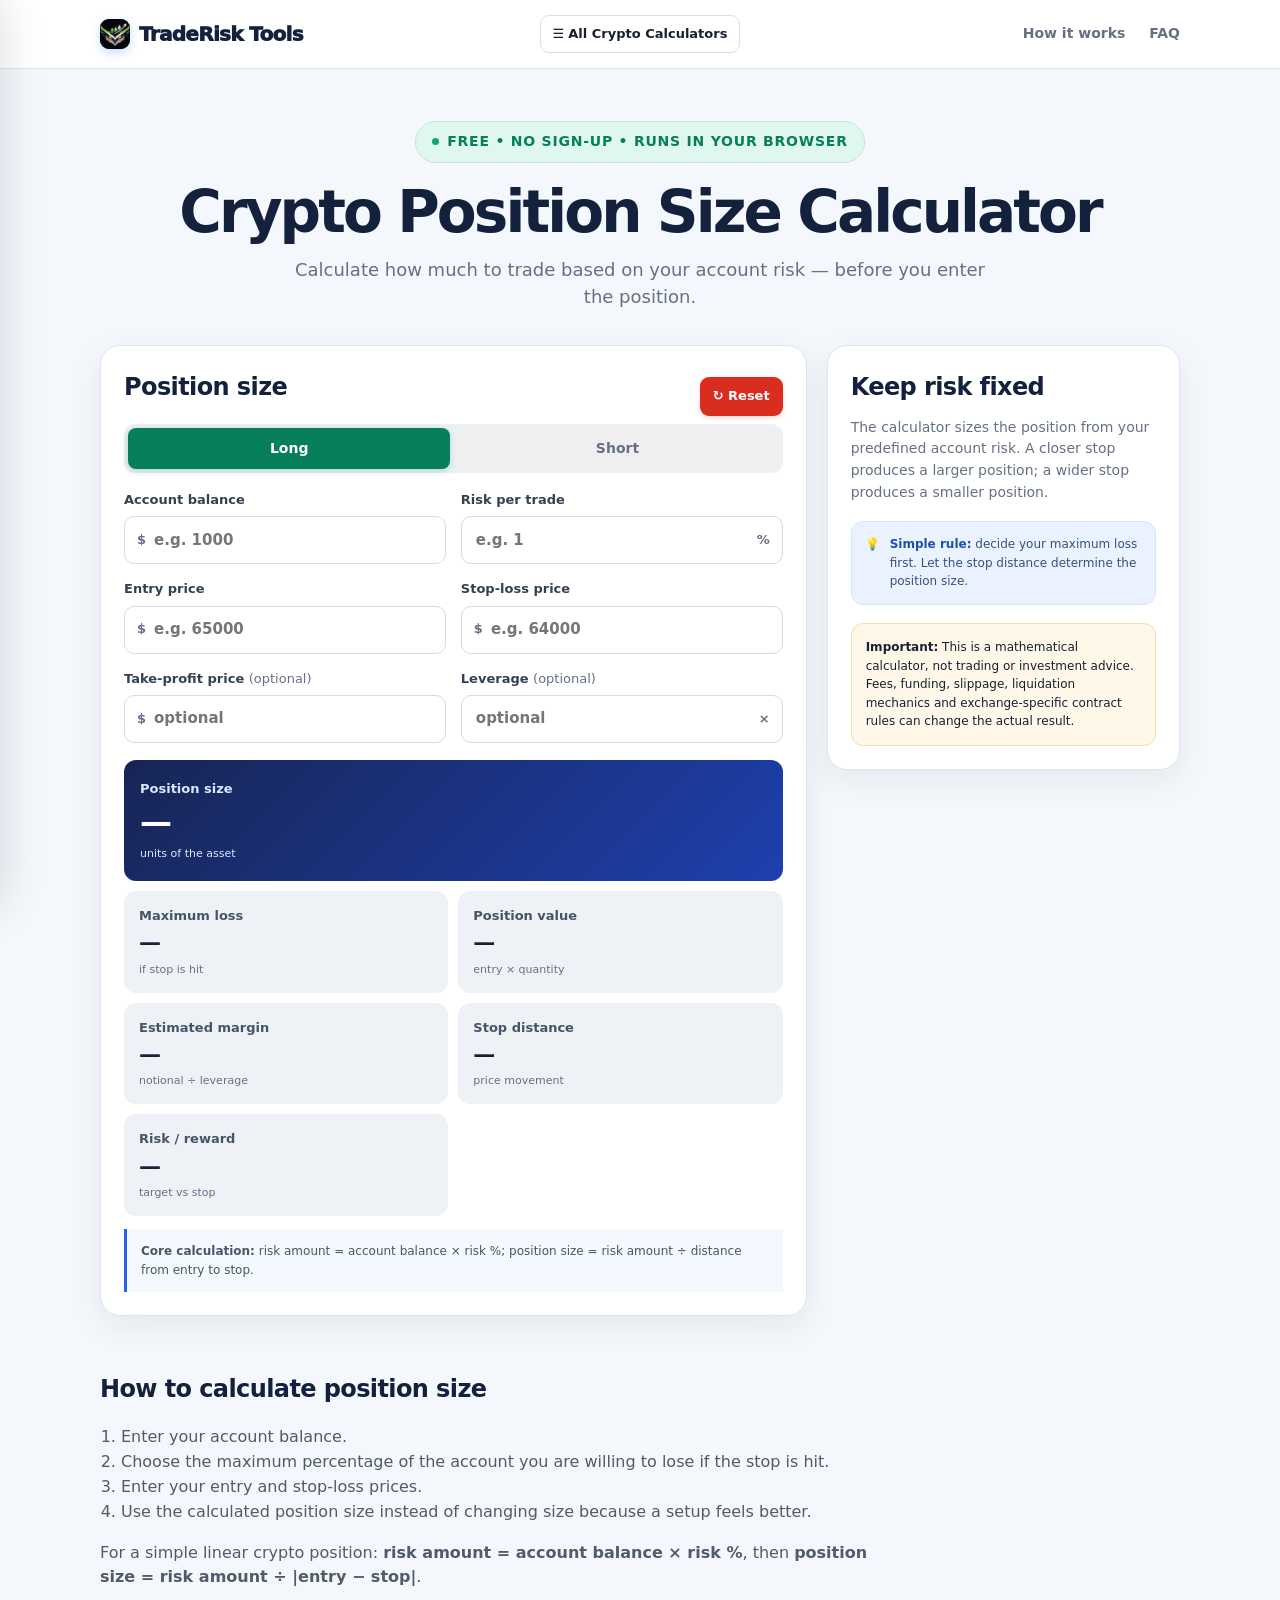
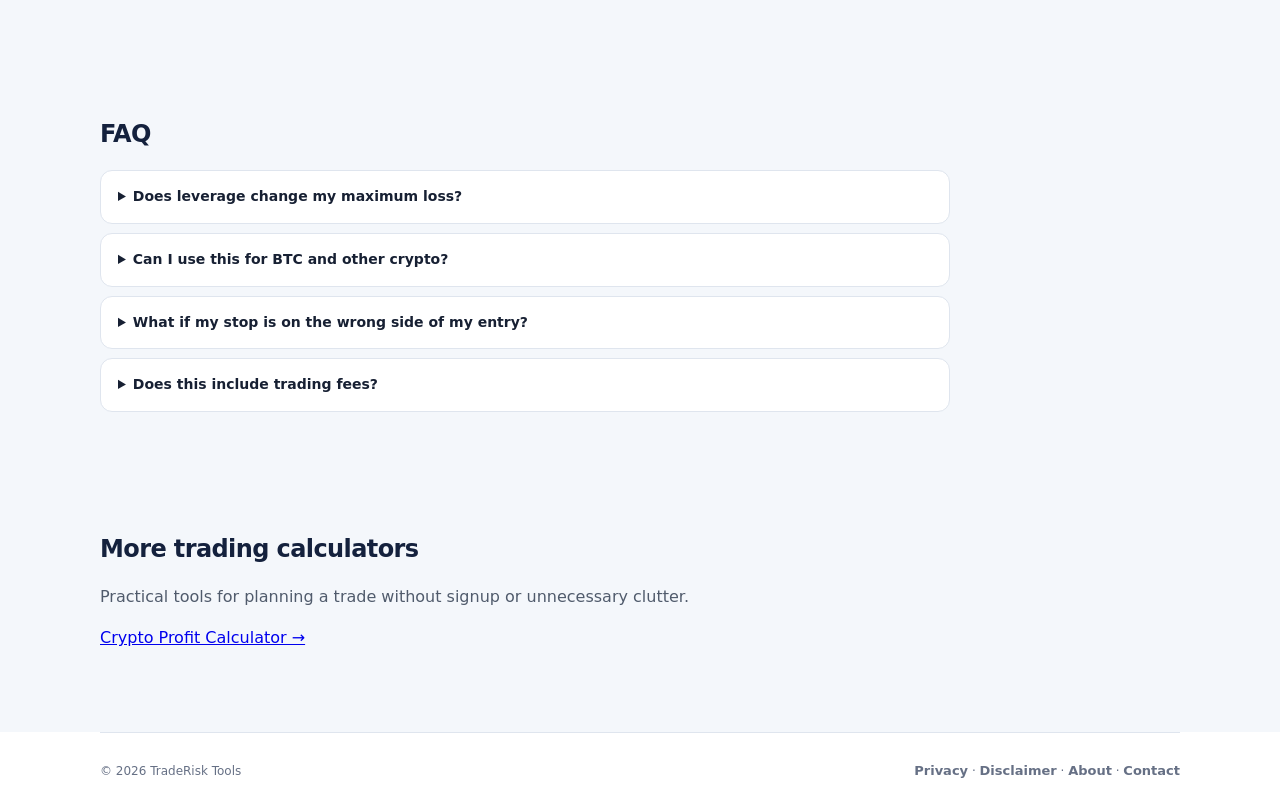
==== commit 3ddf4879: "Add files via upload" ====
--- a/index.html
+++ b/index.html
@@ -123,21 +123,70 @@
   .calc-menu-btn{font-size:10px;padding:7px 8px}
 }
 
+
+
+/* Header v13: calculator menu centered on desktop; mobile drawer also contains site links */
+.drawer-secondary{display:none}
+@media(max-width:760px){
+  .topbar .nav{height:58px;grid-template-columns:1fr auto}
+  .topbar .nav > nav:first-child{grid-column:2;justify-self:end}
+  .topbar .nav > nav:last-child{display:none}
+  .calc-menu-btn{padding:8px 10px}
+  .calc-menu-label{display:none}
+  .drawer-secondary{display:grid;border-top:1px solid #e5eaf1;margin-top:6px;padding:10px 12px 14px;gap:2px}
+  .drawer-secondary a{display:block;padding:10px 8px;color:#172033;text-decoration:none;font-size:14px;font-weight:750;border-radius:8px}
+  .drawer-secondary a:hover{background:#f4f7fb;color:#2563eb}
+}
+
+/* Header navigation: desktop keeps the useful links visible; mobile moves them into the menu. */
+.nav{position:relative;min-height:64px}
+.header-actions{position:absolute;inset:0;display:flex;align-items:center;justify-content:center;pointer-events:none}
+.header-actions>*{pointer-events:auto}
+.calc-menu-btn{display:inline-flex;align-items:center;justify-content:center;gap:4px}
+.desktop-links{position:absolute;right:0;display:flex;align-items:center;gap:24px}
+.desktop-links a{color:var(--muted);text-decoration:none;font-size:14px;font-weight:650}
+.desktop-links a:hover{color:var(--text)}
+@media (max-width:700px){
+  .header-actions{left:auto;right:0;justify-content:flex-end}
+  .calc-menu-btn{width:42px;height:42px;padding:0}
+  .calc-menu-label{display:none}
+  .desktop-links{display:none}
+}
+
+/* Mobile brand/logo fix */
+.brand{display:inline-flex!important;align-items:center!important;gap:9px!important;white-space:nowrap!important;position:relative!important;z-index:20!important}
+.brand-logo{display:block!important;width:30px!important;height:30px!important;object-fit:contain!important;flex:0 0 30px!important}
+@media(max-width:700px){
+  .brand{display:inline-flex!important;visibility:visible!important;opacity:1!important}
+  .brand-logo{display:block!important;visibility:visible!important;width:28px!important;height:28px!important}
+}
+
+/* Definitive mobile logo fix */
+.nav{min-width:0}
+.brand{display:inline-flex!important;align-items:center!important;visibility:visible!important;opacity:1!important;position:relative!important;z-index:30!important;min-width:0}
+.brand-logo{display:block!important;visibility:visible!important;opacity:1!important;width:30px!important;height:30px!important;min-width:30px!important;min-height:30px!important;object-fit:contain!important;flex:none!important}
+@media(max-width:700px){
+  .nav{height:64px}
+  .brand{max-width:calc(100% - 54px);overflow:visible}
+  .brand-logo{width:28px!important;height:28px!important;min-width:28px!important;min-height:28px!important}
+}
 </style>
 </head>
 <body>
 <header class="topbar"><div class="wrap nav">
   <a class="brand" href="index.html" aria-label="TradeRisk Tools home">
-    <img class="brand-logo" src="brand-logo.png" width="30" height="30" alt="">
+    <img class="brand-logo" src="[data-uri]" width="30" height="30" alt="">
     <span>TradeRisk Tools</span>
   </a>
-  <nav>
-    <button id="calcMenuBtn" class="calc-menu-btn" type="button" aria-label="Open all crypto calculators"><span aria-hidden="true">☰</span><span class="calc-menu-label"> All Crypto Calculators</span></button>
-  </nav>
-  <nav>
-    <a href="#how">How it works</a>
-    <a href="#faq">FAQ</a>
-  </nav>
+  <div class="header-actions">
+    <button id="calcMenuBtn" class="calc-menu-btn" type="button" aria-label="Open all crypto calculators">
+      <span aria-hidden="true">☰</span><span class="calc-menu-label"> All Crypto Calculators</span>
+    </button>
+    <div class="desktop-links">
+      <a href="#how">How it works</a>
+      <a href="#faq">FAQ</a>
+    </div>
+  </div>
 </div></header>
 <div id="drawerBackdrop" class="drawer-backdrop" aria-hidden="true"></div>
 <aside id="calcDrawer" class="calc-drawer" aria-hidden="true" aria-label="All Crypto Calculators">
@@ -148,7 +197,12 @@
 <a class="drawer-item" href="#coming-soon"><span class="drawer-icon">⚖️</span><span><strong>Risk/Reward Calculator</strong><small>Compare potential risk and reward</small></span></a>
 <a class="drawer-item" href="#coming-soon"><span class="drawer-icon">🔥</span><span><strong>Liquidation Calculator</strong><small>Estimate liquidation price</small></span></a>
 <a class="drawer-item" href="#coming-soon"><span class="drawer-icon">💰</span><span><strong>Funding Calculator</strong><small>Estimate perpetual funding costs</small></span></a>
-</nav></aside>
+</nav>
+<div class="drawer-secondary" aria-label="Site links">
+  <a href="#how">How it works</a>
+  <a href="#faq">FAQ</a>
+</div>
+</aside>
 
 
 
@@ -227,6 +281,7 @@
   }
   menu.addEventListener('click',()=>setOpen(true));
   close.addEventListener('click',()=>setOpen(false));
+  drawer.querySelectorAll('.drawer-secondary a').forEach(a=>a.addEventListener('click',()=>setOpen(false)));
   backdrop.addEventListener('click',()=>setOpen(false));
   document.addEventListener('keydown',e=>{if(e.key==='Escape'&&drawer.classList.contains('open'))setOpen(false)});
 })();
